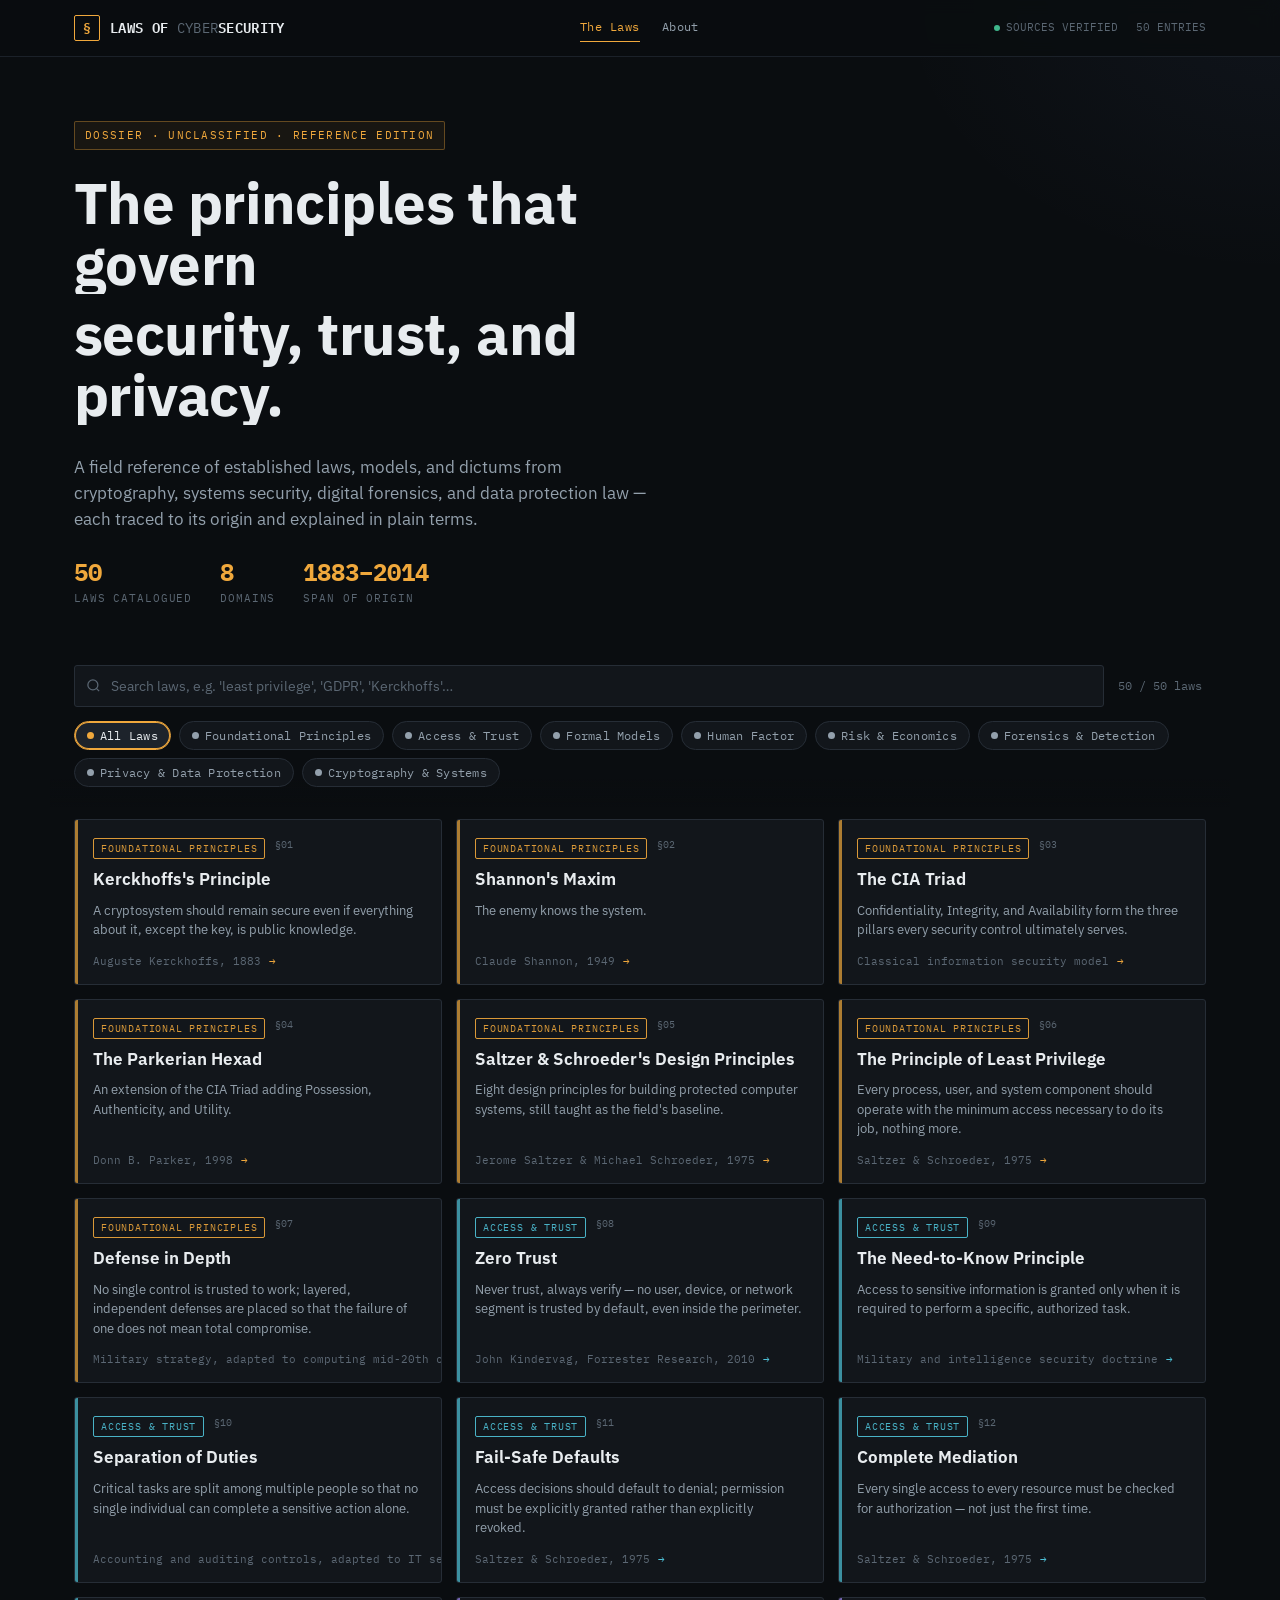
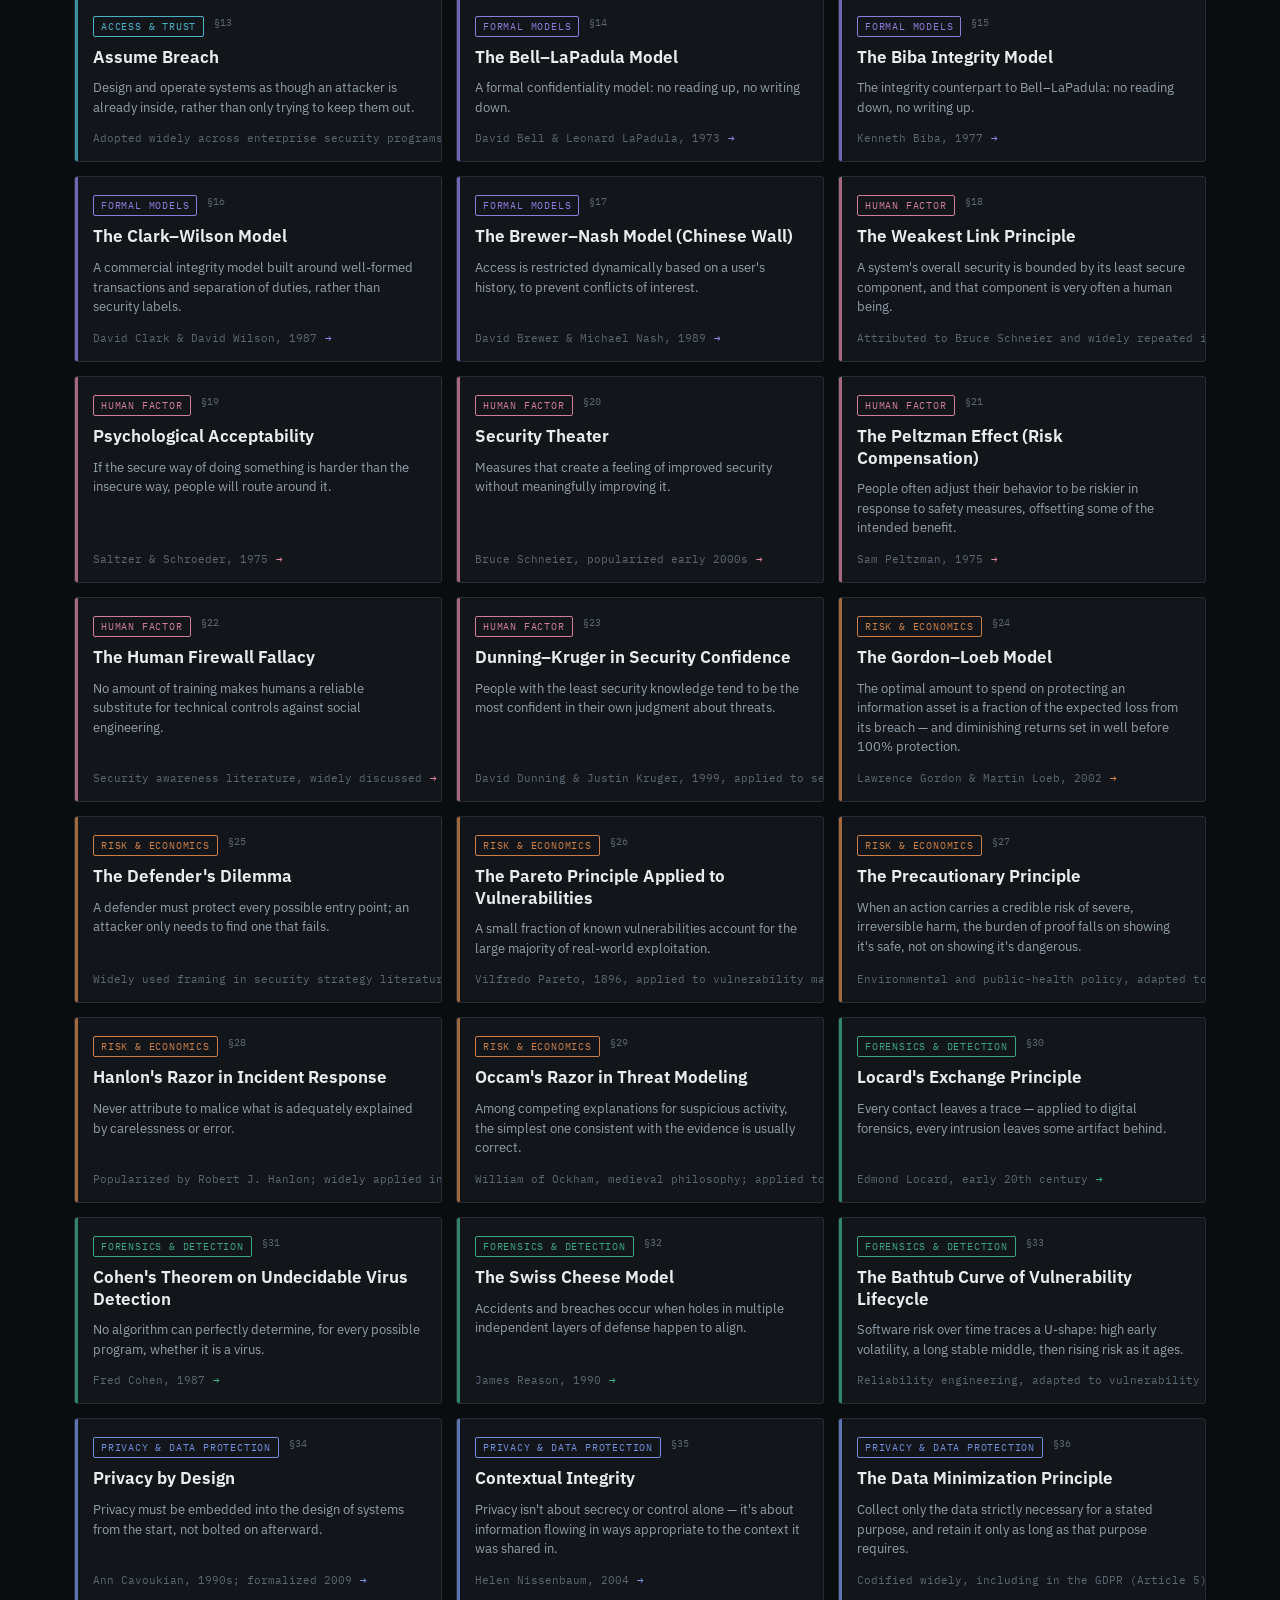
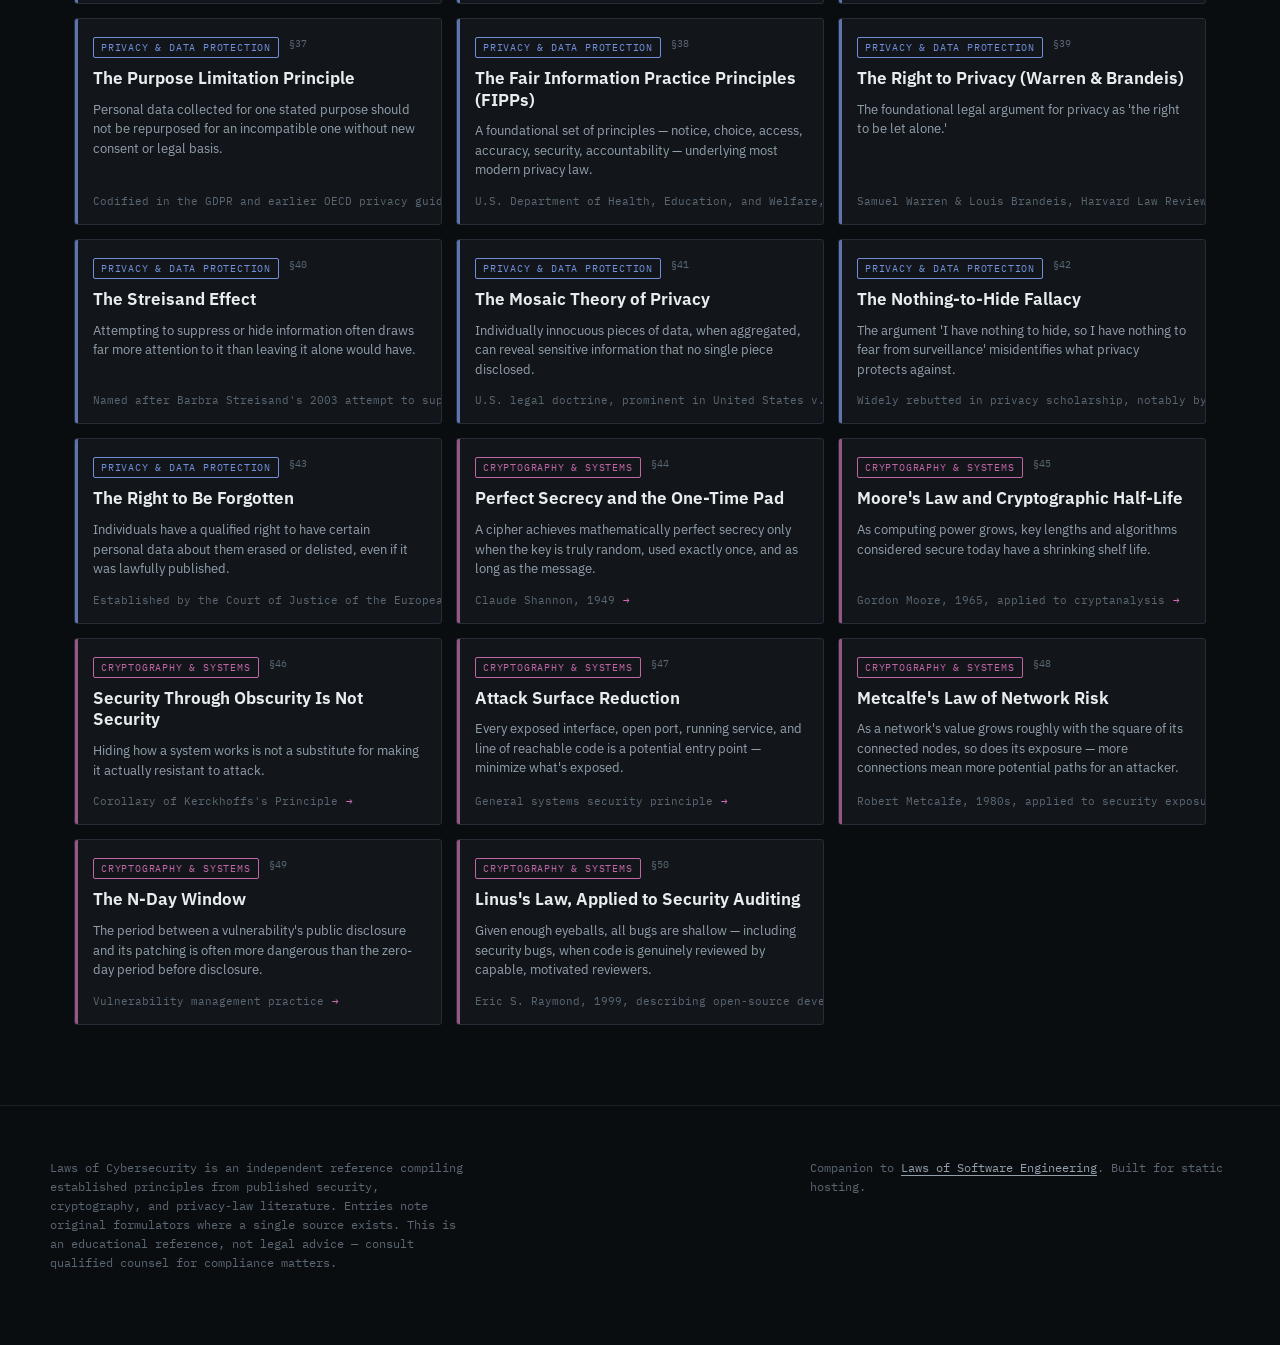
==== index.html @ 9a2a4354 "Initial site" ====
<!DOCTYPE html>
<html lang="en">
<head>
<meta charset="UTF-8" />
<meta name="viewport" content="width=device-width, initial-scale=1, maximum-scale=5" />
<title>Laws of Cybersecurity — Principles of Security & Privacy</title>
<meta name="description" content="An extensive, referenced collection of established cybersecurity, cryptography, and privacy laws — from Kerckhoffs's Principle to the GDPR's Purpose Limitation, verified against their original sources." />
<meta name="theme-color" content="#0A0D10" />

<meta property="og:title" content="Laws of Cybersecurity" />
<meta property="og:description" content="An extensive, referenced collection of established cybersecurity, cryptography, and privacy laws." />
<meta property="og:type" content="website" />

<link rel="preconnect" href="https://fonts.googleapis.com">
<link rel="preconnect" href="https://fonts.gstatic.com" crossorigin>
<link href="https://fonts.googleapis.com/css2?family=IBM+Plex+Sans:wght@400;500;600;700&family=IBM+Plex+Mono:wght@400;500;600;700&display=swap" rel="stylesheet">

<link rel="stylesheet" href="css/styles.css" />
</head>
<body>

<a href="#main-content" class="skip-link">Skip to main content</a>

<header class="topbar">
  <div class="topbar-inner">
    <a href="#" class="brand">
      <span class="brand-mark" aria-hidden="true">§</span>
      <span class="brand-text">Laws of <span class="dim">Cyber</span>security</span>
    </a>
    <nav class="nav-links" aria-label="Primary">
      <a href="index.html" class="active">The Laws</a>
      <a href="about.html">About</a>
    </nav>
    <div class="topbar-meta">
      <span><span class="pulse-dot" aria-hidden="true"></span>SOURCES VERIFIED</span>
      <span id="topbar-count-wrap"><span id="total-count-mirror"></span></span>
    </div>
  </div>
</header>

<main id="main-content">
  <section class="hero">
    <span class="hero-stamp">DOSSIER · UNCLASSIFIED · REFERENCE EDITION</span>
    <h1 class="hero-title">
      <span class="redact" style="--d:0.1s">The principles that govern</span><br/>
      <span class="redact" style="--d:0.3s">security, trust, and privacy.</span>
    </h1>
    <p class="hero-sub">
      A field reference of established laws, models, and dictums from cryptography, systems security, digital forensics, and data protection law — each traced to its origin and explained in plain terms.
    </p>
    <div class="hero-stats">
      <div class="hero-stat"><span class="num" id="total-count">0</span><span class="label">Laws Catalogued</span></div>
      <div class="hero-stat"><span class="num" id="cat-count">0</span><span class="label">Domains</span></div>
      <div class="hero-stat"><span class="num">1883–2014</span><span class="label">Span of Origin</span></div>
    </div>
  </section>

  <div class="controls">
    <div class="search-row">
      <div class="search-box">
        <svg width="15" height="15" viewBox="0 0 24 24" fill="none" stroke="currentColor" stroke-width="2" aria-hidden="true"><circle cx="11" cy="11" r="8"/><line x1="21" y1="21" x2="16.65" y2="16.65"/></svg>
        <input type="text" id="search-input" placeholder="Search laws, e.g. 'least privilege', 'GDPR', 'Kerckhoffs'…" aria-label="Search laws" />
      </div>
      <span class="result-count" id="result-count"></span>
    </div>
    <div class="filter-row" id="filter-row" role="group" aria-label="Filter by domain"></div>
  </div>

  <section class="grid-section">
    <div class="law-grid" id="law-grid" aria-live="polite"></div>
  </section>
</main>

<div class="modal-backdrop" id="modal-backdrop" aria-hidden="true">
  <div class="modal" id="modal" role="dialog" aria-modal="true" aria-labelledby="modal-title"></div>
</div>

<footer class="site-footer">
  <div class="footer-inner">
    <p>
      Laws of Cybersecurity is an independent reference compiling established principles from published security, cryptography, and privacy-law literature. Entries note original formulators where a single source exists. This is an educational reference, not legal advice — consult qualified counsel for compliance matters.
    </p>
    <p>
      Companion to <a href="https://lawsofsoftwareengineering.com" target="_blank" rel="noopener">Laws of Software Engineering</a>. Built for static hosting.
    </p>
  </div>
</footer>

<script src="js/laws-data.js"></script>
<script src="js/app.js"></script>
<script>
  document.getElementById("total-count-mirror").textContent = LAWS.length + " ENTRIES";
</script>
</body>
</html>
---- css/styles.css ----
/* ==========================================================
   LAWS OF CYBERSECURITY — DESIGN TOKENS
   ========================================================== */
:root {
  --bg:          #0A0D10;
  --surface:     #12161B;
  --surface-2:   #171C22;
  --surface-3:   #1D232B;
  --border:      #262D36;
  --border-soft: #1B2129;
  --text:        #E8ECEF;
  --text-dim:    #93A0AC;
  --text-faint:  #5B6773;
  --accent:      #F0A83C;
  --accent-dim:  #C98A2E;
  --critical:    #E5484D;
  --verified:    #3FB68B;

  --mono: 'IBM Plex Mono', ui-monospace, SFMono-Regular, Menlo, monospace;
  --sans: 'IBM Plex Sans', -apple-system, BlinkMacSystemFont, 'Segoe UI', sans-serif;

  --radius: 3px;
  --max-width: 1180px;
}

* { box-sizing: border-box; }

html { scroll-behavior: smooth; }

@media (prefers-reduced-motion: reduce) {
  html { scroll-behavior: auto; }
  *, *::before, *::after {
    animation-duration: 0.01ms !important;
    animation-iteration-count: 1 !important;
    transition-duration: 0.01ms !important;
  }
}

body {
  margin: 0;
  background: var(--bg);
  background-image:
    radial-gradient(ellipse 900px 500px at 15% -10%, rgba(240,168,60,0.06), transparent 60%),
    radial-gradient(ellipse 700px 500px at 100% 0%, rgba(124,156,240,0.05), transparent 55%);
  color: var(--text);
  font-family: var(--sans);
  font-size: 16px;
  line-height: 1.55;
  -webkit-font-smoothing: antialiased;
}

a { color: inherit; }

.skip-link {
  position: absolute;
  left: -9999px;
  top: 0;
  background: var(--accent);
  color: #12161B;
  padding: 10px 16px;
  z-index: 999;
  font-family: var(--mono);
  font-size: 13px;
}
.skip-link:focus { left: 12px; top: 12px; }

:focus-visible {
  outline: 2px solid var(--accent);
  outline-offset: 2px;
}

/* ==========================================================
   TOP BAR
   ========================================================== */
.topbar {
  border-bottom: 1px solid var(--border-soft);
  background: rgba(10,13,16,0.85);
  backdrop-filter: blur(8px);
  position: sticky;
  top: 0;
  z-index: 50;
}
.topbar-inner {
  max-width: var(--max-width);
  margin: 0 auto;
  padding: 14px 24px;
  display: flex;
  align-items: center;
  justify-content: space-between;
  gap: 16px;
}
.brand {
  display: flex;
  align-items: center;
  gap: 10px;
  text-decoration: none;
  font-family: var(--mono);
  letter-spacing: 0.02em;
}
.brand-mark {
  width: 26px;
  height: 26px;
  border: 1px solid var(--accent);
  border-radius: 2px;
  display: grid;
  place-items: center;
  color: var(--accent);
  font-size: 13px;
  font-weight: 700;
  flex-shrink: 0;
}
.brand-text {
  font-size: 14px;
  font-weight: 600;
  color: var(--text);
  text-transform: uppercase;
}
.brand-text .dim { color: var(--text-faint); font-weight: 400; }

.topbar-meta {
  font-family: var(--mono);
  font-size: 11px;
  color: var(--text-faint);
  display: flex;
  gap: 18px;
  align-items: center;
}
.topbar-meta .pulse-dot {
  width: 6px; height: 6px; border-radius: 50%;
  background: var(--verified);
  display: inline-block;
  margin-right: 6px;
  box-shadow: 0 0 0 0 rgba(63,182,139,0.6);
  animation: pulse 2.4s infinite;
}
@keyframes pulse {
  0% { box-shadow: 0 0 0 0 rgba(63,182,139,0.5); }
  70% { box-shadow: 0 0 0 6px rgba(63,182,139,0); }
  100% { box-shadow: 0 0 0 0 rgba(63,182,139,0); }
}

@media (max-width: 640px) {
  .topbar-meta { display: none; }
}

/* ==========================================================
   HERO
   ========================================================== */
.hero {
  max-width: var(--max-width);
  margin: 0 auto;
  padding: 64px 24px 40px;
}
.hero-stamp {
  display: inline-flex;
  align-items: center;
  gap: 8px;
  font-family: var(--mono);
  font-size: 11px;
  letter-spacing: 0.12em;
  color: var(--accent);
  border: 1px solid rgba(240,168,60,0.35);
  background: rgba(240,168,60,0.06);
  padding: 5px 10px;
  border-radius: 2px;
  text-transform: uppercase;
  margin-bottom: 22px;
}

.hero-title {
  font-family: var(--sans);
  font-weight: 700;
  font-size: clamp(2.1rem, 5vw, 3.6rem);
  line-height: 1.06;
  letter-spacing: -0.01em;
  margin: 0 0 20px;
  max-width: 16ch;
}

/* redaction reveal: each line wrapped in a span with a bar */
.redact {
  position: relative;
  display: inline-block;
  overflow: hidden;
}
.redact::after {
  content: "";
  position: absolute;
  inset: 0;
  background: #C7CDD3;
  transform-origin: left;
  animation: declassify 1.1s cubic-bezier(.7,0,.2,1) forwards;
  animation-delay: var(--d, 0s);
}
@keyframes declassify {
  0% { transform: scaleX(1); }
  45% { transform: scaleX(1); }
  100% { transform: scaleX(0); }
}
@media (prefers-reduced-motion: reduce) {
  .redact::after { animation: none; display: none; }
}

.hero-sub {
  font-size: 1.05rem;
  color: var(--text-dim);
  max-width: 58ch;
  margin: 0 0 28px;
}

.hero-stats {
  display: flex;
  gap: 28px;
  flex-wrap: wrap;
  font-family: var(--mono);
}
.hero-stat .num {
  font-size: 1.5rem;
  color: var(--accent);
  font-weight: 700;
  display: block;
  line-height: 1;
}
.hero-stat .label {
  font-size: 11px;
  color: var(--text-faint);
  text-transform: uppercase;
  letter-spacing: 0.08em;
}

/* ==========================================================
   CONTROLS
   ========================================================== */
.controls {
  max-width: var(--max-width);
  margin: 0 auto;
  padding: 0 24px 20px;
  position: sticky;
  top: 57px;
  z-index: 40;
  background: linear-gradient(var(--bg) 82%, transparent);
  padding-top: 16px;
}

.search-row {
  display: flex;
  gap: 10px;
  margin-bottom: 14px;
}
.search-box {
  flex: 1;
  position: relative;
  display: flex;
  align-items: center;
}
.search-box svg {
  position: absolute;
  left: 12px;
  color: var(--text-faint);
  pointer-events: none;
}
#search-input {
  width: 100%;
  background: var(--surface);
  border: 1px solid var(--border);
  color: var(--text);
  font-family: var(--sans);
  font-size: 14px;
  padding: 11px 14px 11px 36px;
  border-radius: var(--radius);
  transition: border-color 0.15s;
}
#search-input:focus { border-color: var(--accent); }
#search-input::placeholder { color: var(--text-faint); }

.result-count {
  font-family: var(--mono);
  font-size: 12px;
  color: var(--text-faint);
  white-space: nowrap;
  display: flex;
  align-items: center;
  padding: 0 4px;
}

.filter-row {
  display: flex;
  flex-wrap: wrap;
  gap: 8px;
}
.chip {
  font-family: var(--mono);
  font-size: 11.5px;
  letter-spacing: 0.02em;
  padding: 6px 12px;
  border-radius: 20px;
  border: 1px solid var(--border);
  background: var(--surface);
  color: var(--text-dim);
  cursor: pointer;
  display: inline-flex;
  align-items: center;
  gap: 6px;
  transition: all 0.15s;
  white-space: nowrap;
}
.chip:hover { border-color: var(--text-faint); color: var(--text); }
.chip .dot {
  width: 7px; height: 7px; border-radius: 50%;
  background: currentColor;
  flex-shrink: 0;
}
.chip[aria-pressed="true"] {
  background: var(--surface-3);
  color: var(--text);
  border-color: var(--chip-color, var(--accent));
  box-shadow: inset 0 0 0 1px var(--chip-color, var(--accent));
}
.chip[aria-pressed="true"] .dot { background: var(--chip-color, var(--accent)); }

/* ==========================================================
   GRID / CARDS
   ========================================================== */
.grid-section {
  max-width: var(--max-width);
  margin: 0 auto;
  padding: 12px 24px 80px;
}
.law-grid {
  display: grid;
  grid-template-columns: repeat(auto-fill, minmax(290px, 1fr));
  gap: 14px;
}

.law-card {
  text-align: left;
  background: var(--surface);
  border: 1px solid var(--border);
  border-radius: var(--radius);
  padding: 18px 18px 16px;
  cursor: pointer;
  color: var(--text);
  font-family: var(--sans);
  display: flex;
  flex-direction: column;
  gap: 10px;
  position: relative;
  transition: border-color 0.15s, transform 0.15s, background 0.15s;
  overflow: hidden;
}
.law-card::before {
  content: "";
  position: absolute;
  left: 0; top: 0; bottom: 0;
  width: 3px;
  background: var(--card-color, var(--accent));
  opacity: 0.7;
}
.law-card:hover, .law-card:focus-visible {
  border-color: var(--card-color, var(--accent));
  background: var(--surface-2);
  transform: translateY(-2px);
}

.card-top {
  display: flex;
  justify-content: space-between;
  align-items: flex-start;
  gap: 10px;
}
.card-tag {
  font-family: var(--mono);
  font-size: 10px;
  letter-spacing: 0.08em;
  text-transform: uppercase;
  color: var(--card-color, var(--accent));
  border: 1px solid currentColor;
  padding: 3px 7px;
  border-radius: 2px;
  opacity: 0.9;
  white-space: nowrap;
}
.card-id {
  font-family: var(--mono);
  font-size: 10px;
  color: var(--text-faint);
}

.card-title {
  font-size: 1.05rem;
  font-weight: 650;
  line-height: 1.3;
  margin: 0;
}
.card-summary {
  font-size: 13px;
  color: var(--text-dim);
  line-height: 1.5;
  margin: 0;
  flex: 1;
}
.card-bottom {
  display: flex;
  justify-content: space-between;
  align-items: center;
  margin-top: 4px;
  font-family: var(--mono);
  font-size: 10.5px;
  color: var(--text-faint);
}
.card-origin { overflow: hidden; text-overflow: ellipsis; white-space: nowrap; }
.card-arrow { color: var(--card-color, var(--accent)); flex-shrink: 0; margin-left: 8px; }

.empty-state {
  grid-column: 1 / -1;
  text-align: center;
  padding: 70px 20px;
  color: var(--text-faint);
  font-family: var(--mono);
  font-size: 13px;
}
.empty-state .big { font-size: 28px; display: block; margin-bottom: 10px; }

/* ==========================================================
   MODAL
   ========================================================== */
.modal-backdrop {
  position: fixed;
  inset: 0;
  background: rgba(6,8,10,0.75);
  backdrop-filter: blur(3px);
  display: none;
  align-items: flex-start;
  justify-content: center;
  padding: 40px 18px;
  overflow-y: auto;
  z-index: 100;
}
.modal-backdrop.open { display: flex; }

.modal {
  background: var(--surface-2);
  border: 1px solid var(--border);
  border-radius: 4px;
  max-width: 680px;
  width: 100%;
  padding: 32px 32px 28px;
  position: relative;
  animation: modal-in 0.18s ease-out;
}
@keyframes modal-in {
  from { opacity: 0; transform: translateY(8px); }
  to { opacity: 1; transform: translateY(0); }
}
@media (prefers-reduced-motion: reduce) {
  .modal { animation: none; }
}

.modal-close {
  position: absolute;
  top: 20px; right: 20px;
  background: transparent;
  border: 1px solid var(--border);
  color: var(--text-dim);
  width: 30px; height: 30px;
  border-radius: 50%;
  cursor: pointer;
  display: grid;
  place-items: center;
  font-family: var(--mono);
}
.modal-close:hover { border-color: var(--accent); color: var(--accent); }

.modal-tag {
  font-family: var(--mono);
  font-size: 10.5px;
  letter-spacing: 0.08em;
  text-transform: uppercase;
  color: var(--modal-color, var(--accent));
  border: 1px solid currentColor;
  padding: 3px 8px;
  border-radius: 2px;
  display: inline-block;
  margin-bottom: 16px;
}
.modal-title {
  font-size: 1.6rem;
  font-weight: 700;
  margin: 0 0 6px;
  line-height: 1.2;
  padding-right: 30px;
}
.modal-origin {
  font-family: var(--mono);
  font-size: 12px;
  color: var(--text-faint);
  margin-bottom: 20px;
}
.modal-summary {
  font-size: 1.02rem;
  color: var(--text);
  border-left: 2px solid var(--modal-color, var(--accent));
  padding-left: 14px;
  margin: 0 0 22px;
  font-style: italic;
  color: var(--text-dim);
}
.modal-section { margin-bottom: 20px; }
.modal-h {
  font-family: var(--mono);
  font-size: 11px;
  letter-spacing: 0.1em;
  text-transform: uppercase;
  color: var(--text-faint);
  margin: 0 0 8px;
}
.modal-body-text { margin: 0; color: var(--text); font-size: 14.5px; line-height: 1.65; }

.modal-related {
  display: flex;
  flex-wrap: wrap;
  gap: 8px;
}
.related-pill {
  font-family: var(--mono);
  font-size: 11.5px;
  padding: 5px 10px;
  border: 1px solid var(--border);
  border-radius: 20px;
  background: var(--surface);
  color: var(--text-dim);
  cursor: pointer;
}
.related-pill:hover { border-color: var(--accent); color: var(--accent); }

/* ==========================================================
   FOOTER
   ========================================================== */
.site-footer {
  border-top: 1px solid var(--border-soft);
  padding: 40px 24px 60px;
}
.footer-inner {
  max-width: var(--max-width);
  margin: 0 auto;
  display: flex;
  justify-content: space-between;
  gap: 24px;
  flex-wrap: wrap;
  font-family: var(--mono);
  font-size: 12px;
  color: var(--text-faint);
}
.footer-inner p { max-width: 60ch; line-height: 1.6; }
.footer-inner a { color: var(--text-dim); text-decoration: underline; text-underline-offset: 3px; }
.footer-inner a:hover { color: var(--accent); }

/* ==========================================================
   RESPONSIVE
   ========================================================== */
@media (max-width: 480px) {
  .hero { padding: 44px 18px 28px; }
  .controls { padding-left: 18px; padding-right: 18px; }
  .grid-section { padding-left: 18px; padding-right: 18px; }
  .law-grid { grid-template-columns: 1fr; }
  .modal { padding: 26px 20px 22px; }
}

/* ==========================================================
   NAV LINK (shared topbar addition)
   ========================================================== */
.nav-links {
  display: flex;
  gap: 22px;
  font-family: var(--mono);
  font-size: 12px;
  letter-spacing: 0.04em;
}
.nav-links a {
  color: var(--text-dim);
  text-decoration: none;
  padding: 4px 0;
  border-bottom: 1px solid transparent;
  transition: color 0.15s, border-color 0.15s;
}
.nav-links a:hover { color: var(--text); }
.nav-links a.active { color: var(--accent); border-color: var(--accent); }

/* ==========================================================
   ABOUT — PROFILE HEADER
   ========================================================== */
.profile-hero {
  max-width: var(--max-width);
  margin: 0 auto;
  padding: 56px 24px 20px;
  display: grid;
  grid-template-columns: auto 1fr;
  gap: 36px;
  align-items: start;
}
.monogram-badge {
  width: 108px;
  height: 108px;
  border: 1px solid var(--border);
  border-radius: 4px;
  background:
    repeating-linear-gradient(135deg, rgba(240,168,60,0.05) 0 2px, transparent 2px 10px),
    var(--surface);
  display: grid;
  place-items: center;
  font-family: var(--mono);
  font-size: 34px;
  font-weight: 700;
  color: var(--accent);
  position: relative;
  flex-shrink: 0;
}
.monogram-badge::before {
  content: "";
  position: absolute;
  inset: 6px;
  border: 1px dashed rgba(240,168,60,0.35);
  border-radius: 2px;
}
.profile-name {
  font-size: clamp(1.7rem, 3.4vw, 2.3rem);
  font-weight: 700;
  margin: 0 0 4px;
  line-height: 1.15;
}
.profile-title-row {
  display: flex;
  flex-wrap: wrap;
  gap: 10px;
  align-items: center;
  margin-bottom: 10px;
}
.profile-title-row .profile-title {
  color: var(--accent);
  font-family: var(--mono);
  font-size: 13px;
  letter-spacing: 0.03em;
}
.profile-title-row .sep { color: var(--text-faint); }
.profile-title-row .profile-location {
  color: var(--text-faint);
  font-family: var(--mono);
  font-size: 12px;
}
.profile-credentials {
  font-family: var(--mono);
  font-size: 11.5px;
  color: var(--text-faint);
  margin: 0 0 18px;
}
.profile-statement {
  font-size: 1.15rem;
  font-style: italic;
  color: var(--text);
  border-left: 2px solid var(--accent);
  padding-left: 16px;
  margin: 0 0 18px;
  max-width: 62ch;
  line-height: 1.5;
}
.profile-bio {
  color: var(--text-dim);
  max-width: 68ch;
  margin: 0 0 20px;
  font-size: 0.98rem;
}
.profile-links {
  display: flex;
  flex-wrap: wrap;
  gap: 10px;
}
.profile-link {
  display: inline-flex;
  align-items: center;
  gap: 7px;
  font-family: var(--mono);
  font-size: 12px;
  color: var(--text-dim);
  text-decoration: none;
  border: 1px solid var(--border);
  padding: 7px 13px;
  border-radius: 20px;
  transition: border-color 0.15s, color 0.15s;
}
.profile-link:hover { border-color: var(--accent); color: var(--accent); }

@media (max-width: 640px) {
  .profile-hero { grid-template-columns: 1fr; text-align: left; }
  .monogram-badge { width: 76px; height: 76px; font-size: 24px; }
}

/* ==========================================================
   ABOUT — SECTION SHELL
   ========================================================== */
.about-section {
  max-width: var(--max-width);
  margin: 0 auto;
  padding: 44px 24px;
  border-top: 1px solid var(--border-soft);
}
.section-head {
  display: flex;
  align-items: baseline;
  gap: 12px;
  margin-bottom: 26px;
}
.section-eyebrow {
  font-family: var(--mono);
  font-size: 11px;
  letter-spacing: 0.12em;
  text-transform: uppercase;
  color: var(--accent);
}
.section-title {
  font-size: 1.4rem;
  font-weight: 700;
  margin: 0;
}

/* ==========================================================
   ABOUT — CAREER ARC TIMELINE
   ========================================================== */
.arc-timeline {
  display: flex;
  flex-direction: column;
  gap: 0;
  position: relative;
}
.arc-node {
  display: grid;
  grid-template-columns: 28px 1fr;
  gap: 20px;
  padding-bottom: 34px;
  position: relative;
}
.arc-node:last-child { padding-bottom: 0; }
.arc-marker {
  position: relative;
  display: flex;
  justify-content: center;
}
.arc-marker::before {
  content: "";
  position: absolute;
  top: 20px;
  bottom: -34px;
  width: 1px;
  background: var(--border);
}
.arc-node:last-child .arc-marker::before { display: none; }
.arc-marker-dot {
  width: 11px;
  height: 11px;
  border-radius: 50%;
  border: 2px solid var(--accent);
  background: var(--bg);
  z-index: 1;
  margin-top: 4px;
}
.arc-meta {
  display: flex;
  align-items: center;
  gap: 10px;
  margin-bottom: 6px;
  flex-wrap: wrap;
}
.arc-year {
  font-family: var(--mono);
  font-size: 12px;
  color: var(--accent);
  font-weight: 600;
}
.arc-tag {
  font-family: var(--mono);
  font-size: 10.5px;
  color: var(--text-faint);
  border: 1px solid var(--border);
  padding: 2px 8px;
  border-radius: 20px;
}
.arc-title {
  font-size: 1.15rem;
  font-weight: 650;
  margin: 0 0 8px;
}
.arc-body {
  color: var(--text-dim);
  font-size: 14px;
  line-height: 1.65;
  margin: 0;
  max-width: 72ch;
}

/* ==========================================================
   ABOUT — CERTIFICATIONS
   ========================================================== */
.cert-primary {
  list-style: none;
  margin: 0 0 20px;
  padding: 0;
  display: grid;
  gap: 8px;
}
.cert-primary-item {
  font-family: var(--mono);
  font-size: 13px;
  color: var(--text);
  padding: 10px 14px;
  background: var(--surface);
  border: 1px solid var(--border);
  border-left: 2px solid var(--accent);
  border-radius: 2px;
}
.cert-other {
  display: flex;
  flex-wrap: wrap;
  gap: 8px;
}
.cert-badge {
  font-family: var(--mono);
  font-size: 11px;
  color: var(--text-dim);
  border: 1px solid var(--border);
  padding: 5px 11px;
  border-radius: 20px;
  background: var(--surface);
}

/* ==========================================================
   ABOUT — EDUCATION / PUBLICATION
   ========================================================== */
.info-card {
  background: var(--surface);
  border: 1px solid var(--border);
  border-radius: var(--radius);
  padding: 20px 22px;
  margin-bottom: 14px;
}
.info-card-h {
  font-family: var(--mono);
  font-size: 10.5px;
  letter-spacing: 0.1em;
  text-transform: uppercase;
  color: var(--text-faint);
  margin: 0 0 10px;
}
.info-card p { margin: 0 0 6px; font-size: 14px; line-height: 1.6; color: var(--text); }
.info-card p.dim { color: var(--text-dim); font-size: 13px; }
.info-card a { color: var(--accent); }

/* ==========================================================
   ABOUT — VOLUNTEERING
   ========================================================== */
.volunteer-list { display: grid; gap: 2px; }
.volunteer-row {
  display: grid;
  grid-template-columns: 1fr auto auto;
  gap: 14px;
  padding: 12px 4px;
  border-bottom: 1px solid var(--border-soft);
  align-items: center;
}
.volunteer-role { font-size: 14px; color: var(--text); }
.volunteer-org { font-family: var(--mono); font-size: 12px; color: var(--text-dim); white-space: nowrap; }
.volunteer-years { font-family: var(--mono); font-size: 11px; color: var(--text-faint); white-space: nowrap; }

@media (max-width: 560px) {
  .volunteer-row { grid-template-columns: 1fr; gap: 4px; }
}
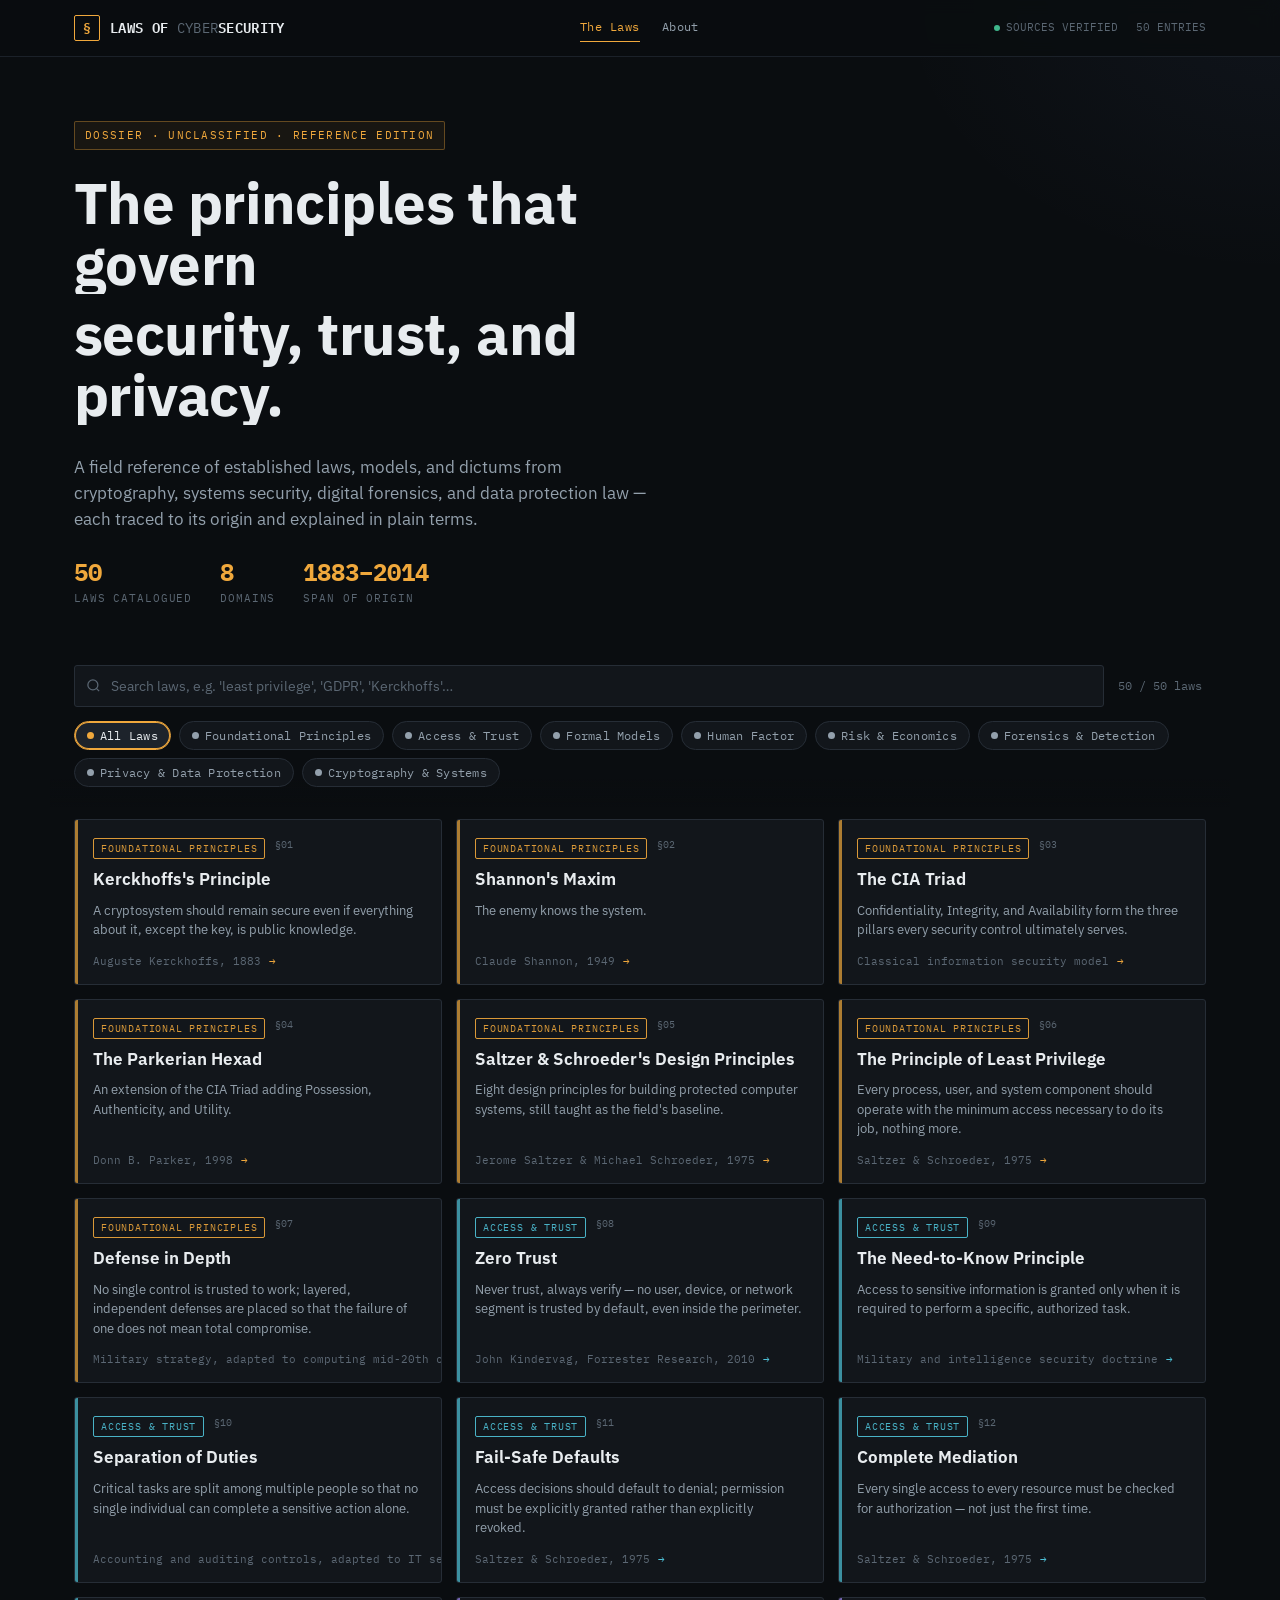
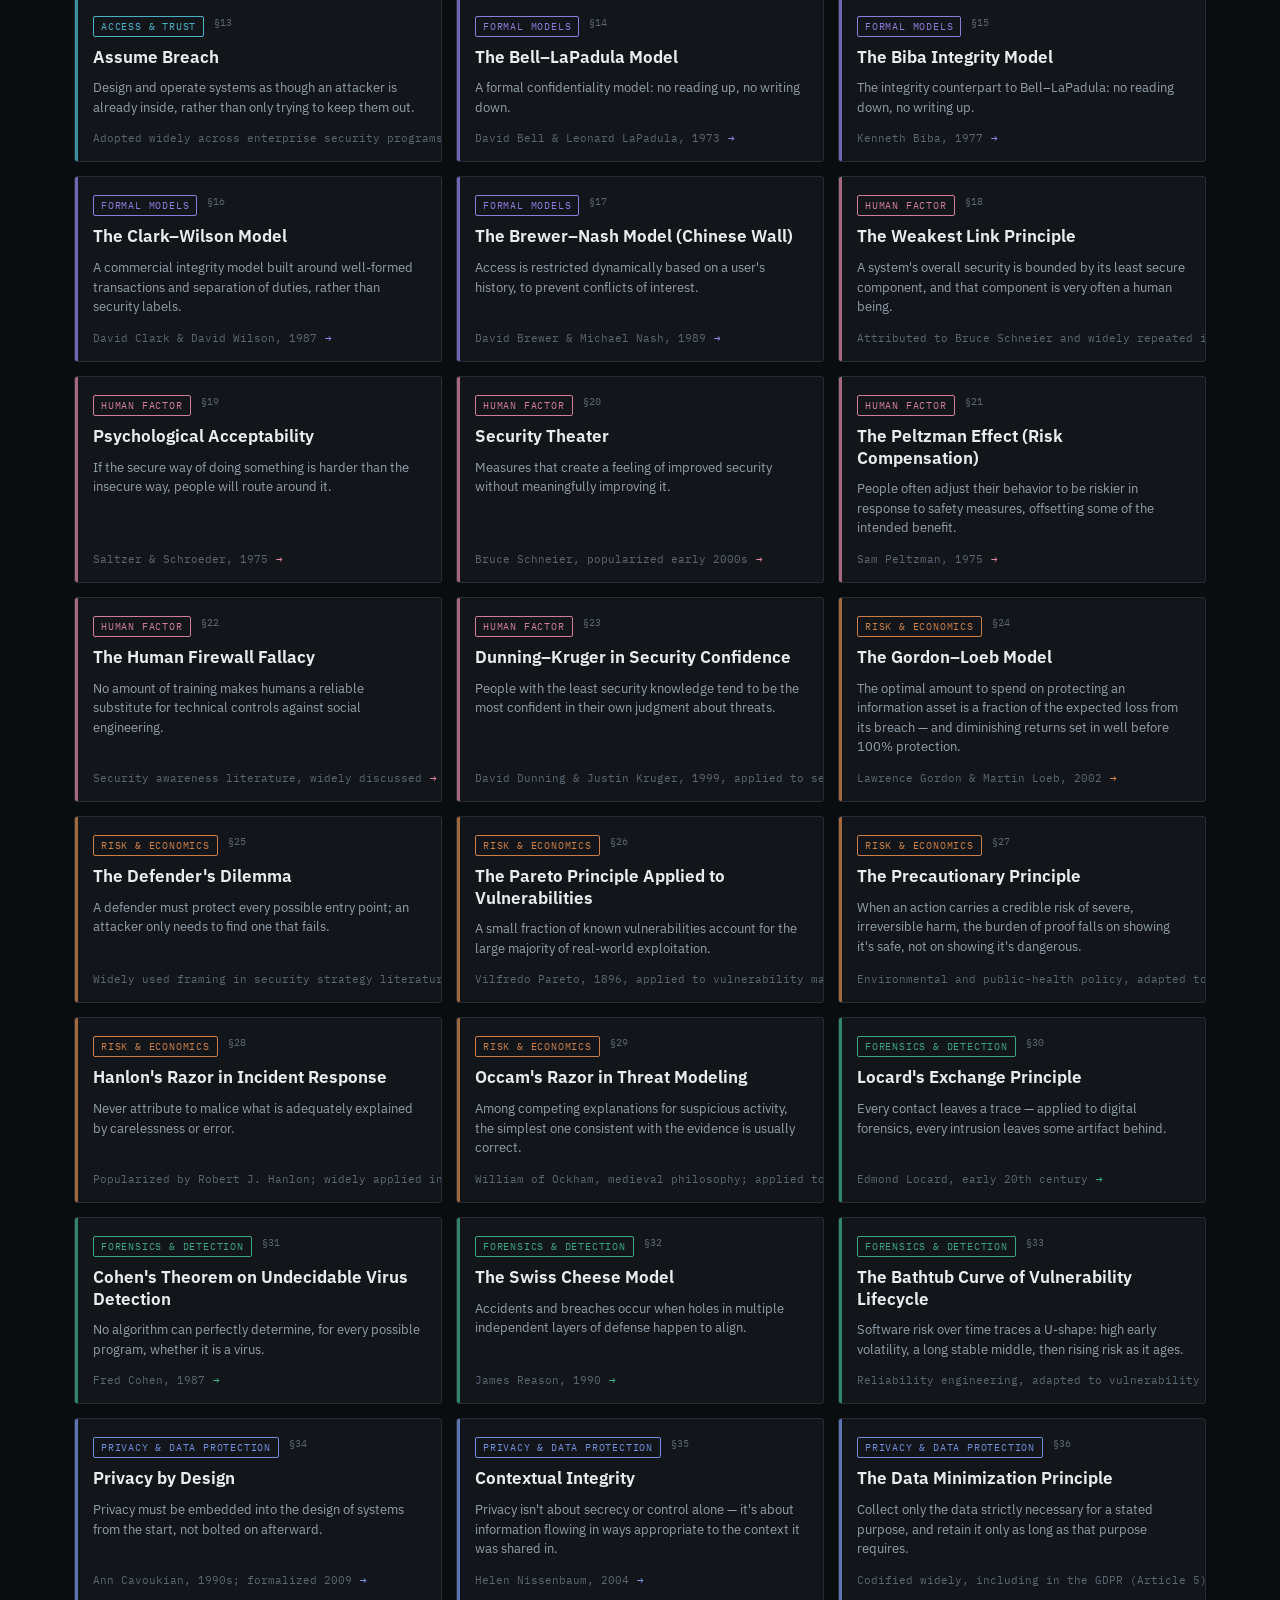
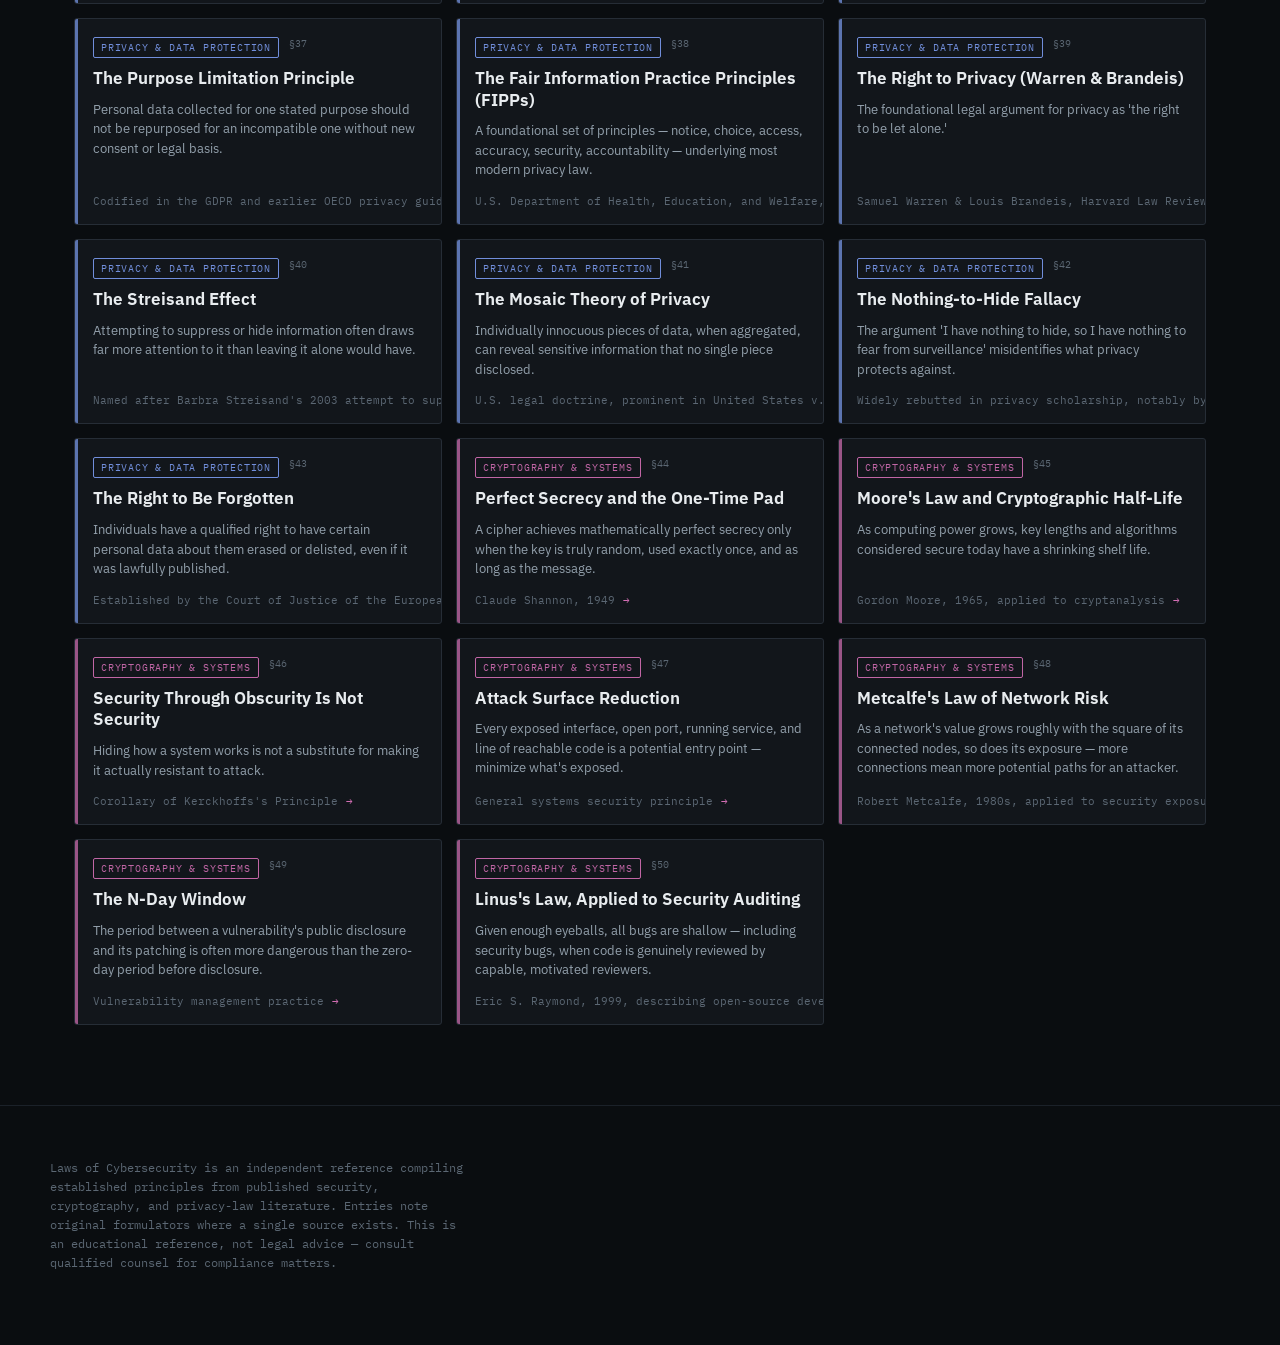
==== commit 31aa50cd: "Remove companion text from footer Removed companion paragraph related to Laws of Software Engineerin" ====
--- a/index.html
+++ b/index.html
@@ -80,9 +80,6 @@
     <p>
       Laws of Cybersecurity is an independent reference compiling established principles from published security, cryptography, and privacy-law literature. Entries note original formulators where a single source exists. This is an educational reference, not legal advice — consult qualified counsel for compliance matters.
     </p>
-    <p>
-      Companion to <a href="https://lawsofsoftwareengineering.com" target="_blank" rel="noopener">Laws of Software Engineering</a>. Built for static hosting.
-    </p>
   </div>
 </footer>
 
